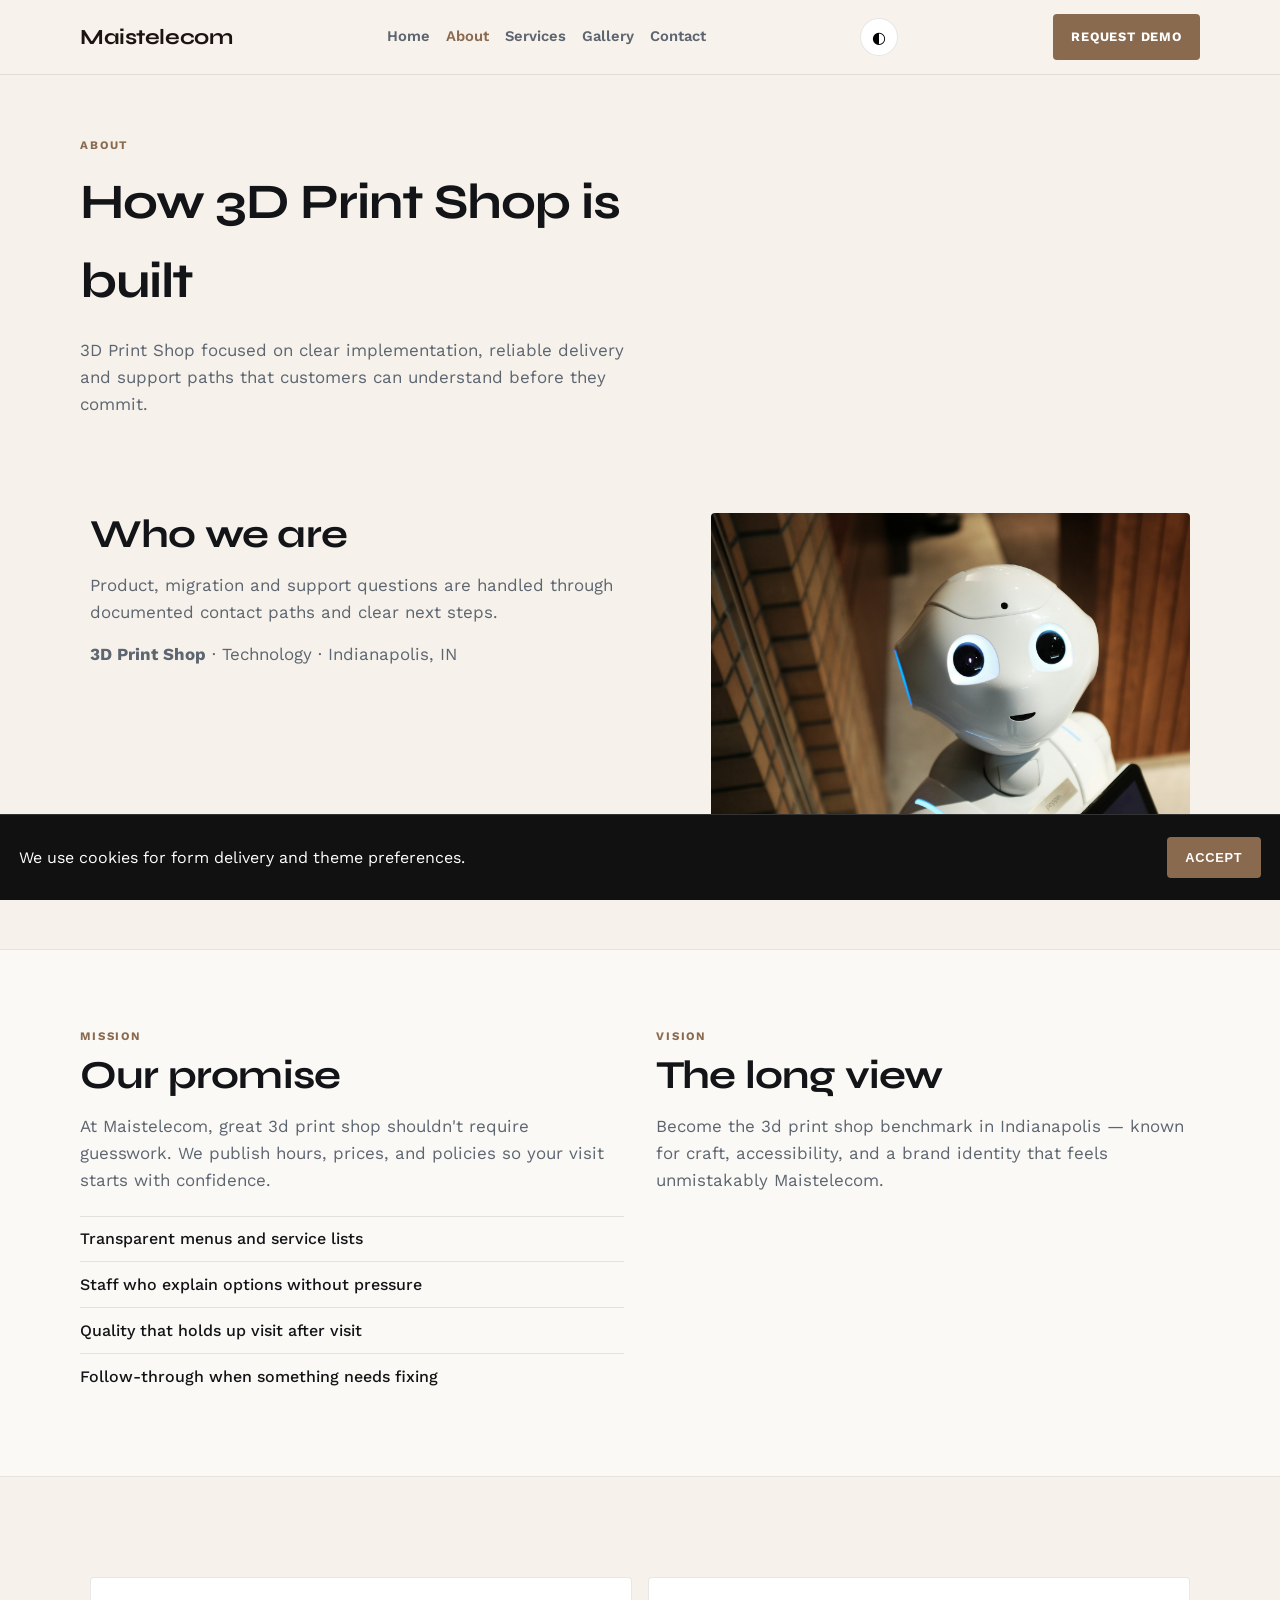
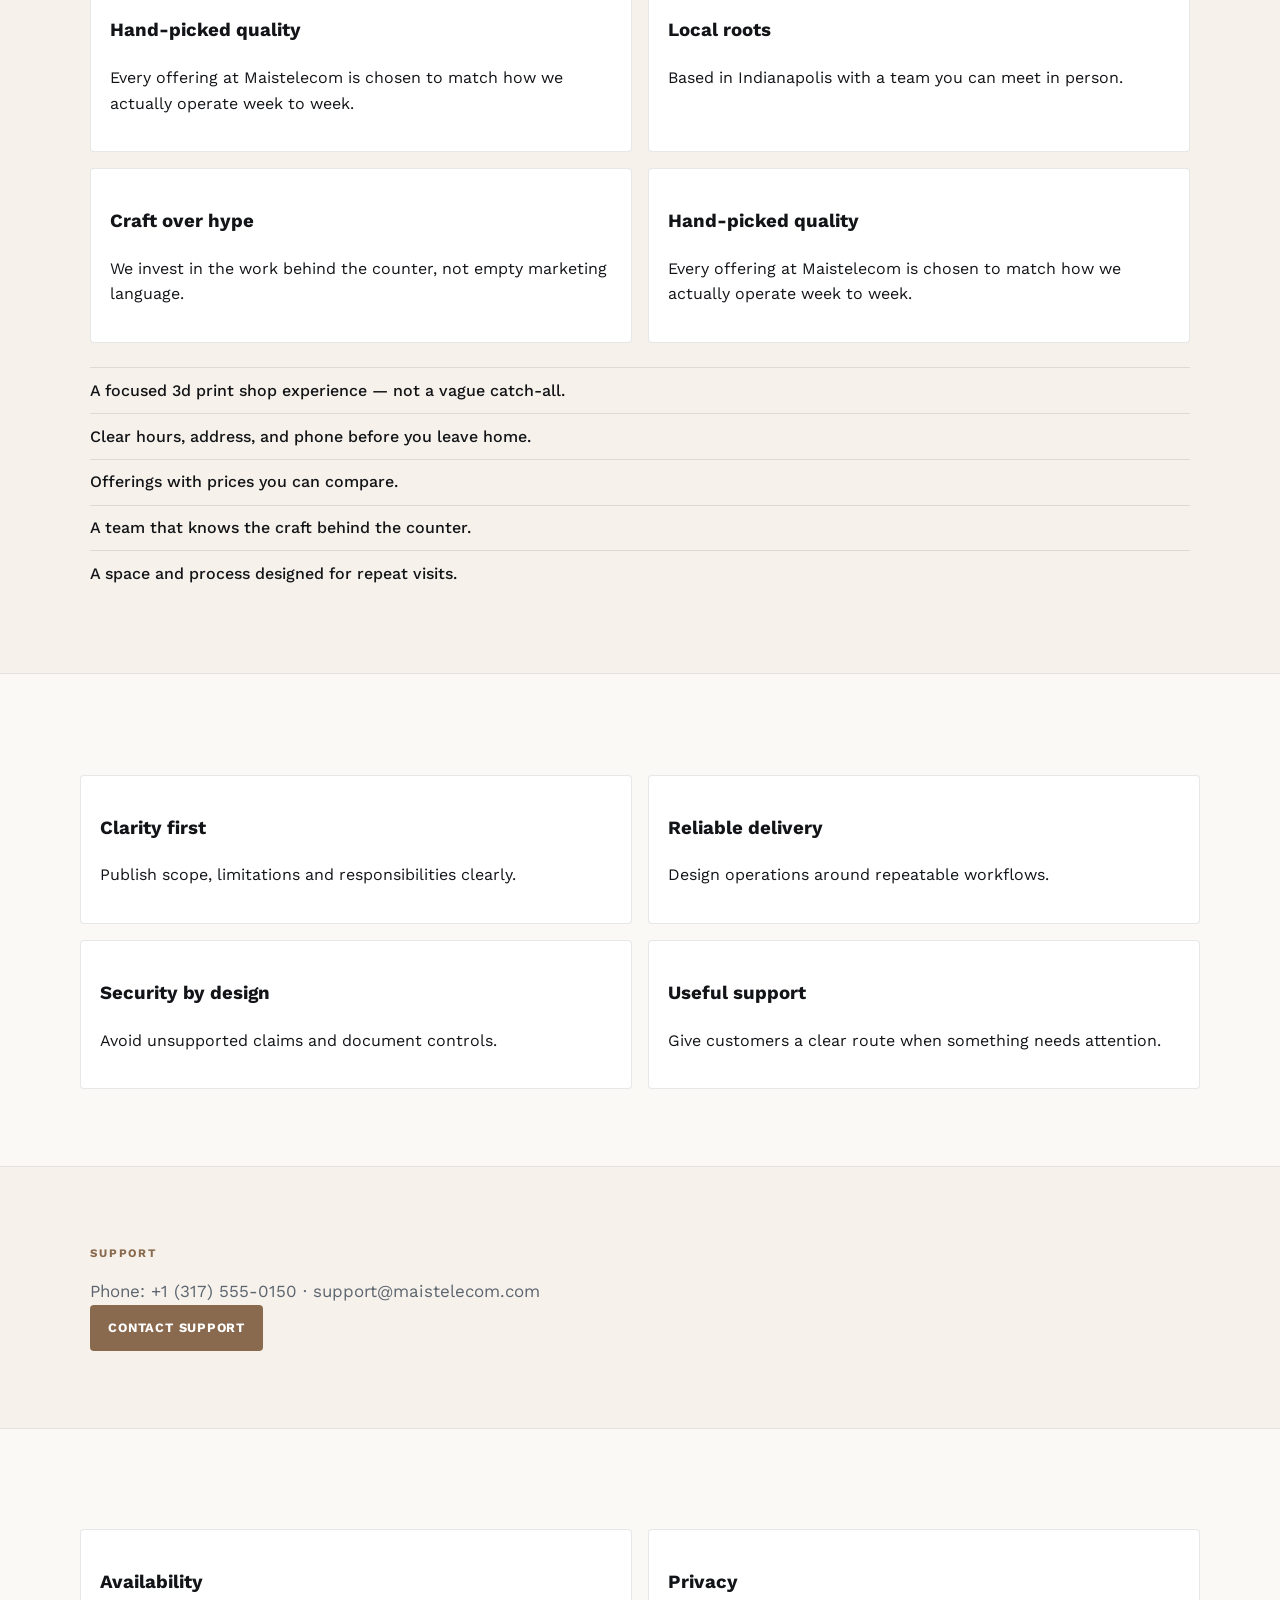
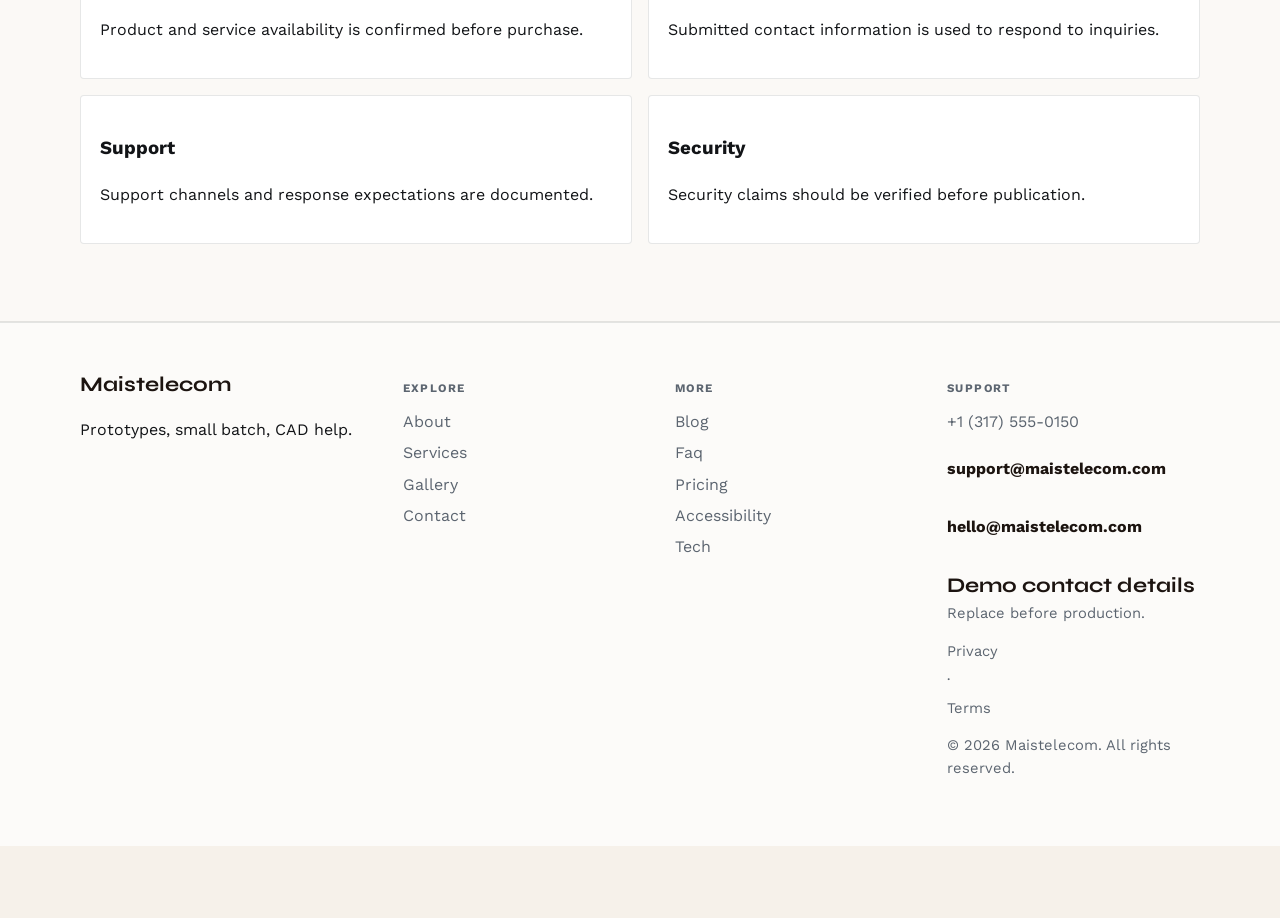
==== about.html @ c0476a3c "Publish company website" ====
<!DOCTYPE html>
<html lang="en">
<head>
  <meta charset="UTF-8" />
  <meta name="viewport" content="width=device-width, initial-scale=1" />
  <title>About | Maistelecom</title>
  <meta name="description" content="3D Print Shop focused on clear implementation, reliable delivery and support paths that customers can understand before they commit." />
  <meta property="og:title" content="About | Maistelecom" />
  <meta property="og:description" content="3D Print Shop focused on clear implementation, reliable delivery and support paths that customers can understand before they commit." />
  <meta property="og:type" content="website" />
  <meta name="twitter:card" content="summary_large_image" />
  <meta name="twitter:title" content="About | Maistelecom" />
  <meta name="twitter:description" content="3D Print Shop focused on clear implementation, reliable delivery and support paths that customers can understand before they commit." />
  <meta property="og:image" content="assets/img-1.jpg" />
  <meta name="twitter:image" content="assets/img-1.jpg" />
  <meta property="og:url" content="https://maistelecom.github.io" />
  <script type="application/ld+json">{"@context": "https://schema.org", "@type": "LocalBusiness", "name": "Maistelecom", "description": "Prototypes, small batch, CAD help.", "url": "https://maistelecom.github.io", "image": "assets/img-1.jpg"}</script>
<script type="application/ld+json">{"@context": "https://schema.org", "@type": "FAQPage", "mainEntity": [{"@type": "Question", "name": "Where are you?", "acceptedAnswer": {"@type": "Answer", "text": "400 Monument Circle, Indianapolis, IN. See the map on Visit."}}, {"@type": "Question", "name": "How do I reach support?", "acceptedAnswer": {"@type": "Answer", "text": "Use the Contact form or email support@maistelecom.com. We reply during open hours."}}, {"@type": "Question", "name": "How do I book?", "acceptedAnswer": {"@type": "Answer", "text": "Send a message on Contact, email bookings@maistelecom.com, or call +1 (317) 555-0150."}}, {"@type": "Question", "name": "Are prices current?", "acceptedAnswer": {"@type": "Answer", "text": "Listed prices are current and may shift with seasons — we update this site when they do."}}, {"@type": "Question", "name": "Do you take groups?", "acceptedAnswer": {"@type": "Answer", "text": "Yes for many bookings — tell us the size and date and we'll confirm what Maistelecom can host."}}, {"@type": "Question", "name": "What should I bring?", "acceptedAnswer": {"@type": "Answer", "text": "Just yourself (and any notes on allergies, sizes, or preferences). We'll handle the rest."}}, {"@type": "Question", "name": "Can I book for someone else?", "acceptedAnswer": {"@type": "Answer", "text": "Yes — include their name and preferences in the contact form."}}, {"@type": "Question", "name": "Where can I read updates?", "acceptedAnswer": {"@type": "Answer", "text": "Blog and Journal pages publish changes before social media."}}, {"@type": "Question", "name": "How do I join the team?", "acceptedAnswer": {"@type": "Answer", "text": "Open roles are listed on Careers — we reply to every application."}}, {"@type": "Question", "name": "Is the space accessible?", "acceptedAnswer": {"@type": "Answer", "text": "See our Accessibility page for entrance, seating and restroom notes."}}]}</script>
<script type="application/ld+json">{"@context": "https://schema.org", "@type": "WebSite", "name": "Maistelecom", "url": "https://maistelecom.github.io", "description": "Prototypes, small batch, CAD help."}</script>
  <link rel="canonical" href="https://maistelecom.github.io/about.html" />
  <link rel="alternate" hreflang="en" href="https://maistelecom.github.io/about.html" />
  <link rel="alternate" hreflang="x-default" href="https://maistelecom.github.io/index.html" />
  <meta name="theme-color" content="#111111" />
  <link rel="preconnect" href="https://fonts.googleapis.com" />
  <link rel="preconnect" href="https://fonts.gstatic.com" crossorigin />
  <link href="https://fonts.googleapis.com/css2?family=Syne:wght@600;700;800&family=Work+Sans:wght@400;500;600;700&display=swap" rel="stylesheet" />
  <link rel="stylesheet" href="styles.css" />
  <link rel="icon" href="favicon.svg" type="image/svg+xml" />
</head>
<body>

  <header class="top">
    <div class="shell bar">
      <a class="logo" href="index.html">Maistelecom</a>
      <button class="nav-toggle" type="button" aria-label="Open menu" data-nav-toggle>
        <span></span><span></span><span></span>
      </button>
      <nav data-nav><a href="index.html">Home</a><a href="about.html" class="on">About</a><a href="offerings.html">Services</a><a href="gallery.html">Gallery</a><a href="contact.html">Contact</a></nav>
      <button type="button" class="theme-toggle" data-theme-toggle aria-label="Toggle dark mode">◐</button>
      <a class="cta" href="contact.html" data-open-book>Request demo</a>
    </div>
  </header>  <main class="page">
    <section class="page-hero"><div class="shell">
      <p class="eyebrow">About</p>
      <h1>How 3D Print Shop is built</h1>
      <p class="lead">3D Print Shop focused on clear implementation, reliable delivery and support paths that customers can understand before they commit.</p>
    </div></section>
    <section class="block"><div class="shell split">
      <div><h2>Who we are</h2><p class="lead">Product, migration and support questions are handled through documented contact paths and clear next steps.</p>
      <p class="lead"><strong>3D Print Shop</strong> · Technology · Indianapolis, IN</p></div>
      <img class="solo" src="assets/img-4.jpg" alt="Maistelecom" />
    </div></section>
    <section class="block tint"><div class="shell two-col">
      <article><p class="eyebrow">Mission</p><h2>Our promise</h2><p class="lead">At Maistelecom, great 3d print shop shouldn't require guesswork. We publish hours, prices, and policies so your visit starts with confidence.</p>
      <ul class="checks"><li>Transparent menus and service lists</li><li>Staff who explain options without pressure</li><li>Quality that holds up visit after visit</li><li>Follow-through when something needs fixing</li></ul></article>
      <article><p class="eyebrow">Vision</p><h2>The long view</h2><p class="lead">Become the 3d print shop benchmark in Indianapolis — known for craft, accessibility, and a brand identity that feels unmistakably Maistelecom.</p></article>
    </div></section>
    <section class="block"><div class="shell"><div class="value-grid"><article><h3>Hand-picked quality</h3><p>Every offering at Maistelecom is chosen to match how we actually operate week to week.</p></article>
<article><h3>Local roots</h3><p>Based in Indianapolis with a team you can meet in person.</p></article>
<article><h3>Craft over hype</h3><p>We invest in the work behind the counter, not empty marketing language.</p></article>
<article><h3>Hand-picked quality</h3><p>Every offering at Maistelecom is chosen to match how we actually operate week to week.</p></article></div><ul class="checks" style="margin-top:1.5rem"><li>A focused 3d print shop experience — not a vague catch-all.</li>
<li>Clear hours, address, and phone before you leave home.</li>
<li>Offerings with prices you can compare.</li>
<li>A team that knows the craft behind the counter.</li>
<li>A space and process designed for repeat visits.</li></ul></div></section>
    <section class="block tint"><div class="shell"><div class="value-grid"><article><h3>Clarity first</h3><p>Publish scope, limitations and responsibilities clearly.</p></article>
<article><h3>Reliable delivery</h3><p>Design operations around repeatable workflows.</p></article>
<article><h3>Security by design</h3><p>Avoid unsupported claims and document controls.</p></article>
<article><h3>Useful support</h3><p>Give customers a clear route when something needs attention.</p></article></div></div></section>
    
    <section class="block"><div class="shell"><p class="eyebrow">Support</p><p class="lead">Phone: +1 (317) 555-0150 · support@maistelecom.com</p>
    <a class="btn solid" href="contact.html">Contact support</a></div></section>
    <section class="block tint"><div class="shell"><div class="value-grid"><article><h3>Availability</h3><p>Product and service availability is confirmed before purchase.</p></article>
<article><h3>Privacy</h3><p>Submitted contact information is used to respond to inquiries.</p></article>
<article><h3>Support</h3><p>Support channels and response expectations are documented.</p></article>
<article><h3>Security</h3><p>Security claims should be verified before publication.</p></article></div></div></section>
  </main>
  <footer class="foot">
    <div class="shell foot-grid">
      <div>
        <strong>Maistelecom</strong>
        <p>Prototypes, small batch, CAD help.</p>
        
      </div>
      <div>
        <p class="fh">Explore</p>
        <a href="about.html">About</a><a href="offerings.html">Services</a><a href="gallery.html">Gallery</a><a href="contact.html">Contact</a>
      </div>
      <div>
        <p class="fh">More</p>
        <a href="blog.html">Blog</a><a href="faq.html">Faq</a><a href="pricing.html">Pricing</a><a href="accessibility.html">Accessibility</a><a href="tech.html">Tech</a>
      </div>
      <div>
        <p class="fh">Support</p>
        <a href="tel:+13175550150">+1 (317) 555-0150</a>
        <p class="mail-plain">support@maistelecom.com</p>
        <p class="mail-plain">hello@maistelecom.com</p>
        
        <p class="foot-meta"><strong>Demo contact details</strong><br/>Replace before production.</p>
        <p class="foot-meta"><a href="privacy.html">Privacy</a> · <a href="terms.html">Terms</a></p>
        <p class="foot-meta">© 2026 Maistelecom. All rights reserved.</p>
      </div>
    </div>
  </footer>
  <div class="cookie-bar" data-cookie-bar hidden>
    <p>We use cookies for form delivery and theme preferences.</p>
    <button type="button" class="btn solid" data-cookie-accept>Accept</button>
  </div>
  <div class="mobile-cta">
    <a href="tel:+13175550150">Call</a>
    <button type="button" data-open-book>Contact sales</button>
    
  </div>
  <div class="toast" data-toast hidden></div>

  <div class="modal" data-book-modal hidden>
    <div class="modal-card">
      <button class="modal-close" type="button" data-close-book aria-label="Close">×</button>
      <p class="eyebrow">Quick request</p>
      <h3>Contact Maistelecom</h3>
      <p class="lead">Send the essentials and we will reply by email.</p>
      <form class="contact-form compact" data-quick-book data-support="support@maistelecom.com">
        <label>Name<input name="name" required placeholder="Your name" /></label>
        <label>Email<input type="email" name="email" required placeholder="you@email.com" /></label>
        <label>Timing<input name="when" required placeholder="Preferred date or timeline" /></label>
        <label>Notes<textarea name="message" rows="3" placeholder="Project, product, service or other details…"></textarea></label>
        <button class="btn solid" type="submit">Contact sales</button>
      </form>
    </div>
  </div>

  <div class="lightbox" data-lightbox hidden>
    <button class="modal-close" type="button" data-lightbox-close aria-label="Close">×</button>
    <img data-lightbox-img alt="" />
    <div class="lightbox-nav">
      <button type="button" data-lightbox-prev>‹</button>
      <button type="button" data-lightbox-next>›</button>
    </div>
  </div>
  <script src="site.js"></script>
</body></html>
---- styles.css ----
:root {
  --ink:#121417; --muted:#5c6570; --paper:#f6f1ea;
  --accent:#8a6a4f; --deep:#1c1410; --line:rgba(18,20,23,.10);
  --display:"Syne",Georgia,"Times New Roman",serif;
  --body:"Work Sans","Segoe UI",sans-serif; --shell:1120px;
  --radius:4px;
}
*{box-sizing:border-box} html{scroll-behavior:smooth}
body{margin:0;font-family:var(--body);color:var(--ink);background:var(--paper);line-height:1.6;padding-bottom:72px;-webkit-font-smoothing:antialiased}
a{color:inherit;text-decoration:none} img{max-width:100%;display:block}
.shell{width:min(var(--shell),calc(100% - 2.4rem));margin-inline:auto}
.sr{position:absolute;left:-9999px}
.mail-plain{display:inline-block;font-weight:700;color:var(--deep);word-break:break-all}
.support-banner{padding:1.25rem 1.35rem;margin:0 0 1.5rem;border:1px solid var(--line);border-left:4px solid var(--accent);background:#fff;border-radius:var(--radius)}
.support-mail{margin:.35rem 0 .5rem;font-family:var(--display);font-size:clamp(1.4rem,3vw,2rem);font-weight:700;color:var(--deep)}
.form-success{margin-top:1.2rem;padding:1.4rem;border:1px solid color-mix(in srgb,var(--accent) 35%,var(--line));background:#fff;border-radius:var(--radius)}
.form-success h3{margin:0 0 .5rem;font-family:var(--display);font-size:1.6rem}
.form-success[hidden],.contact-form[hidden]{display:none !important}
.contact-form select{width:100%;padding:.85rem 1rem;border:1px solid var(--line);border-radius:8px;font:inherit;background:#fff}
.top{position:sticky;top:0;z-index:40;backdrop-filter:blur(14px);background:color-mix(in srgb,var(--paper) 90%,white);border-bottom:1px solid var(--line)}
.bar{min-height:74px;display:flex;align-items:center;justify-content:space-between;gap:1rem;position:relative}
.logo{font-family:var(--display);font-weight:700;font-size:1.35rem;color:var(--deep);letter-spacing:-.02em}
nav{display:flex;flex-wrap:wrap;gap:1rem;font-weight:600;font-size:.92rem;color:var(--muted)}
nav a.on,nav a:hover{color:var(--accent)}
.nav-toggle{display:none;flex-direction:column;gap:5px;background:transparent;border:0;padding:.4rem;cursor:pointer}
.nav-toggle span{display:block;width:22px;height:2px;background:var(--deep)}
.cta,.btn{display:inline-flex;align-items:center;justify-content:center;padding:.8rem 1.15rem;border-radius:var(--radius);font-weight:700;font-size:.92rem;border:0;cursor:pointer;letter-spacing:.01em}
.cta,.btn.solid{background:var(--accent);color:#fff}
.btn.line{border:1px solid rgba(255,255,255,.55);color:#fff;background:transparent}
.btn.quiet{border:1px solid var(--line);background:#fff;color:var(--ink)}
.hero{position:relative;min-height:88vh;display:grid;align-items:end;color:#fff;overflow:hidden}
.hero-bg{position:absolute;inset:0;background-size:cover;background-position:center center;background-repeat:no-repeat}
.hero-shade{position:absolute;inset:0;background:linear-gradient(115deg,rgba(10,12,16,.72),rgba(10,12,16,.18))}
.hero-photo img{width:100%;aspect-ratio:16/9;object-fit:cover;object-position:center;display:block;max-height:min(78vh,900px)}
.hero-copy{position:relative;z-index:2;padding:5rem 0 3.8rem;max-width:720px}
.brand{margin:0 0 .75rem;font-family:var(--display);font-size:clamp(1.85rem,3.6vw,2.7rem);font-weight:700}
.hero h1,.page-hero h1{margin:0;font-family:var(--display);letter-spacing:-.03em;font-weight:700}
.hero h1{font-size:clamp(2.15rem,5.2vw,3.55rem);max-width:15ch;line-height:1.05}
.lede{margin:1.15rem 0 0;max-width:42ch;color:rgba(255,255,255,.9);font-size:1.08rem}
.actions{display:flex;flex-wrap:wrap;gap:.75rem;margin-top:1.7rem}
.promo{display:flex;justify-content:space-between;gap:1rem;align-items:center;margin:1.35rem auto;padding:1.05rem 1.25rem;background:#fff;border:1px solid var(--line);border-radius:var(--radius);box-shadow:0 8px 28px rgba(18,20,23,.04)}
.promo p{margin:0;font-weight:600}
.promo a{font-weight:800;color:var(--accent);white-space:nowrap}
.strip{border-bottom:1px solid var(--line);background:rgba(255,255,255,.5)}
.strip-row{display:flex;flex-wrap:wrap;gap:.8rem 1.5rem;padding:1.05rem 0;font-weight:700;color:var(--deep);font-size:.95rem}
.stats-band{border-bottom:1px solid var(--line);background:rgba(255,255,255,.72)}
.stats-row{display:grid;grid-template-columns:repeat(4,1fr);gap:1rem;padding:1.55rem 0}
.stat b{display:block;font-family:var(--display);font-size:1.65rem;color:var(--deep)}
.stat span{display:block;margin-top:.25rem;color:var(--muted);font-size:.88rem}
.mosaic{display:grid;grid-template-columns:1.2fr 1fr 1fr;gap:.85rem}
.mosaic img{width:100%;aspect-ratio:4/3;object-fit:cover;object-position:center;border-radius:var(--radius);display:block}
.block{padding:4.8rem 0}.block.tint{background:rgba(255,255,255,.58);border-block:1px solid var(--line)}
.eyebrow{margin:0 0 .55rem;font-size:.72rem;font-weight:700;letter-spacing:.16em;text-transform:uppercase;color:var(--accent)}
h2{margin:0;font-family:var(--display);font-size:clamp(1.85rem,3.1vw,2.55rem);letter-spacing:-.03em;max-width:18ch;line-height:1.1}
.lead{margin:.95rem 0 0;color:var(--muted);max-width:52ch;font-size:1.06rem}
.split{display:grid;grid-template-columns:1.1fr .9fr;gap:2.2rem;align-items:start}
.amenity-grid,.contact-grid,.newsletter{display:grid;grid-template-columns:1.1fr .9fr;gap:2.2rem;align-items:start}
.checks,.why,.hours{margin:1.35rem 0 0;padding:0;list-style:none}
.checks li,.why li,.hours li{padding:.6rem 0;border-top:1px solid var(--line);font-weight:500}
.hours-card,.card{background:#fff;border:1px solid var(--line);border-radius:var(--radius);padding:1.4rem;box-shadow:0 10px 30px rgba(18,20,23,.035)}
.card-actions{display:flex;flex-wrap:wrap;gap:.6rem;margin-top:1rem}
.stack-card p{margin:0 0 1rem}
.about-photos{display:grid;gap:.85rem}
.about-photos img,.solo{width:100%;aspect-ratio:4/3;object-fit:cover;object-position:center;border-radius:var(--radius)}
.solo.wide{aspect-ratio:16/9;margin-top:1rem}
.menu-grid{margin-top:2rem;display:grid;grid-template-columns:repeat(3,1fr);gap:1rem}
.menu-list{margin-top:1.5rem;display:grid;gap:.85rem}
.menu-list .item{padding:1.1rem 1.2rem}
.item{background:#fff;border:1px solid var(--line);border-radius:var(--radius);padding:1.2rem;position:relative;box-shadow:0 8px 24px rgba(18,20,23,.03)}
.item.soft{background:color-mix(in srgb,var(--paper) 70%,white)}
.item-top{display:flex;justify-content:space-between;gap:.5rem;align-items:baseline}
.item h3{margin:0 0 .35rem;font-family:var(--display);font-size:1.25rem}
.item p{margin:0;color:var(--muted)}
.item .tag{margin-top:.7rem;font-size:.72rem;font-weight:800;letter-spacing:.1em;text-transform:uppercase;color:var(--accent)}
.price{font-weight:700;color:var(--accent);white-space:nowrap}
.process{list-style:none;margin:2rem 0 0;padding:0;display:grid;gap:1rem}
.process li{display:grid;grid-template-columns:64px 1fr;gap:1rem;padding:1rem 0;border-top:1px solid var(--line)}
.process span{font-family:var(--display);font-size:1.5rem;color:var(--accent)}
.quotes{display:grid;grid-template-columns:repeat(3,1fr);gap:1rem;margin-top:1.5rem}
blockquote{margin:0;padding:1.3rem;background:#fff;border:1px solid var(--line);border-radius:var(--radius)}
blockquote p{margin:0;font-family:var(--display);font-size:1.25rem;line-height:1.25}
blockquote footer{margin-top:.85rem;color:var(--muted);font-size:.9rem}
.value-grid,.team-grid{display:grid;grid-template-columns:repeat(2,1fr);gap:1rem;margin-top:1.5rem}
.two-col{display:grid;grid-template-columns:1fr 1fr;gap:2rem;align-items:start}
.value-grid article,.person,.team-card{background:#fff;border:1px solid var(--line);border-radius:var(--radius);padding:1.2rem;overflow:hidden}
.team-card img{width:100%;aspect-ratio:1;object-fit:cover;object-position:center top;border-radius:calc(var(--radius) - 4px);margin:0 0 .85rem;display:block}
.team-card h3{margin:0 0 .25rem;font-family:var(--display);font-size:1.2rem}
.team-card .eyebrow{margin:0 0 .5rem}
.team-card p:last-child{margin:0;color:var(--muted);line-height:1.55}
.person .role{color:var(--accent);font-weight:700;margin:.2rem 0 .5rem}
img{max-width:100%;height:auto;display:block}
picture,figure{margin:0}
.faq details{border-top:1px solid var(--line);padding:1rem 0}
.faq summary{cursor:pointer;font-weight:700}
.faq p{margin:.6rem 0 0;color:var(--muted)}
.page-hero{padding:3.8rem 0 1.1rem}
.page-hero h1{font-size:clamp(2.1rem,4vw,3.1rem);max-width:16ch}
.page .lead{color:var(--muted)}
.gallery-rich{display:grid;grid-template-columns:repeat(2,1fr);gap:1rem}
.gallery-rich figure{margin:0}
.gallery-rich img{width:100%;aspect-ratio:4/3;object-fit:cover;object-position:center;border-radius:var(--radius)}
.gallery-rich figcaption{margin-top:.45rem;color:var(--muted);font-size:.88rem}
.visit-grid{display:grid;grid-template-columns:.85fr 1.15fr;gap:1.6rem}
.map-wrap{margin-top:1rem;border-radius:var(--radius);overflow:hidden;border:1px solid var(--line);background:#fff}
.map-wrap iframe{width:100%;height:320px;border:0;display:block}
.map-note{margin:.55rem 1rem 1rem;font-size:.9rem}
.map-note a{color:var(--accent);font-weight:700}
.contact-form,.news-form{display:grid;gap:.9rem;margin-top:1rem}
.contact-form label{display:grid;gap:.35rem;font-weight:700;font-size:.9rem}
.contact-form input,.contact-form textarea,.news-form input{width:100%;padding:.9rem 1rem;border:1px solid var(--line);border-radius:8px;font:inherit;background:#fff}
.contact-form input:focus,.contact-form textarea:focus,.contact-form select:focus,.news-form input:focus{outline:2px solid color-mix(in srgb,var(--accent) 45%,white);border-color:var(--accent)}
.news-form{grid-template-columns:1fr auto;align-items:center}
.form-note{margin:0;color:var(--muted);font-size:.88rem}
.cta-band{padding:4rem 0;background:var(--deep);color:#fff}
.cta-band h2{color:#fff;max-width:16ch}
.cta-band p{color:rgba(255,255,255,.86);max-width:46ch}
.center-cta{text-align:center;margin-top:2rem}
.textlink{display:inline-block;margin-top:1rem;font-weight:700;color:var(--accent)}
.foot{border-top:1px solid var(--line);padding:2.8rem 0 3.2rem;background:rgba(255,255,255,.72)}
.foot-grid{display:grid;grid-template-columns:1.2fr 1fr 1fr 1fr;gap:1.2rem}
.fh{font-size:.72rem;font-weight:700;letter-spacing:.12em;text-transform:uppercase;color:var(--muted)}
.foot a{display:block;margin:.35rem 0;color:var(--muted)}
.foot a:hover{color:var(--accent)}
.foot strong{font-family:var(--display);font-size:1.3rem;color:var(--deep)}
.foot-meta{color:var(--muted);font-size:.92rem;line-height:1.55}
.mobile-cta{display:none;position:fixed;left:0;right:0;bottom:0;z-index:50;background:#fff;border-top:1px solid var(--line);grid-template-columns:1fr 1fr 1fr}
.mobile-cta a,.mobile-cta button{text-align:center;padding:.95rem .4rem;font-weight:800;font-size:.85rem;color:var(--deep);background:transparent;border:0;font-family:inherit;cursor:pointer}
.mobile-cta a:nth-child(2),.mobile-cta button:nth-child(2){background:var(--accent);color:#fff}
.toast{position:fixed;left:50%;bottom:5.5rem;transform:translateX(-50%);background:var(--deep);color:#fff;padding:.9rem 1.2rem;border-radius:999px;font-weight:700;z-index:80;box-shadow:0 12px 32px rgba(0,0,0,.22)}
.btn.mini{padding:.45rem .7rem;font-size:.78rem}
.item-actions{display:flex;flex-wrap:wrap;gap:.45rem;margin-top:.9rem}
.offer-tools{margin-bottom:1rem}
.offer-tools input{width:min(420px,100%);padding:.85rem 1rem;border:1px solid var(--line);border-radius:8px;font:inherit;background:#fff}
.saved-tray{margin:1rem 0;padding:1rem;border:1px dashed var(--line);background:#fff;border-radius:var(--radius)}
.saved-tray ul{margin:.5rem 0 1rem;padding-left:1.1rem}
.open-badge{display:inline-flex;align-items:center;gap:.35rem;padding:.35rem .65rem;border-radius:999px;font-size:.75rem;font-weight:800;letter-spacing:.04em;text-transform:uppercase;background:#ecfdf5;color:#166534;border:1px solid #86efac}
.open-badge.closed{background:#fef2f2;color:#991b1b;border-color:#fecaca}
.open-badge.unknown{background:#f8fafc;color:#475569;border-color:#cbd5e1}
.text-cta{border:0;background:transparent;color:var(--accent);font-weight:800;cursor:pointer;font:inherit;padding:0}
.copy-btn{margin-left:.45rem;border:1px solid var(--line);background:#fff;border-radius:6px;padding:.2rem .45rem;font-size:.72rem;font-weight:700;cursor:pointer}
.gal-btn{display:block;width:100%;padding:0;border:0;background:transparent;cursor:zoom-in}
.gal-btn img{width:100%;aspect-ratio:4/3;object-fit:cover;object-position:center;border-radius:var(--radius)}
.modal,.lightbox{position:fixed;inset:0;z-index:90;background:rgba(10,12,16,.72);display:grid;place-items:center;padding:1rem}
.modal[hidden],.lightbox[hidden]{display:none !important}
.modal-card{width:min(480px,100%);background:var(--paper);border-radius:14px;padding:1.4rem 1.4rem 1.2rem;position:relative;border:1px solid var(--line);box-shadow:0 24px 60px rgba(0,0,0,.28)}
.modal-card h3{margin:.2rem 0 .4rem;font-family:var(--display);font-size:1.7rem}
.modal-close{position:absolute;top:.55rem;right:.7rem;border:0;background:transparent;font-size:1.6rem;cursor:pointer;line-height:1;color:var(--muted)}
.contact-form.compact{margin-top:.8rem}
.lightbox img{max-width:min(960px,92vw);max-height:82vh;object-fit:contain;border-radius:10px;background:#000}
.lightbox-nav{position:absolute;bottom:1.2rem;display:flex;gap:.6rem}
.lightbox-nav button{border:0;background:#fff;color:#111;width:44px;height:44px;border-radius:50%;font-size:1.4rem;cursor:pointer}
.item.is-saved{outline:2px solid color-mix(in srgb,var(--accent) 55%,white)}
.item.is-hidden{display:none}
@media(max-width:900px){
  .nav-toggle{display:flex}
  nav{display:none;position:absolute;top:74px;left:0;right:0;background:var(--paper);border-bottom:1px solid var(--line);padding:1rem;flex-direction:column;gap:.9rem}
  nav.open{display:flex}
  .cta{display:none}
  .split,.menu-grid,.quotes,.value-grid,.team-grid,.gallery-rich,.visit-grid,.foot-grid,.amenity-grid,.contact-grid,.newsletter,.news-form,.stats-row,.mosaic,.two-col{grid-template-columns:1fr}
  .mobile-cta{display:grid}
  .promo{flex-direction:column;align-items:flex-start}
}

.brand,.hero h1,.page-hero h1,h2{letter-spacing:-.02em}
.item,.card,.person,blockquote{border-radius:4px}
.cta,.btn{border-radius:4px;letter-spacing:.06em;text-transform:uppercase;font-size:.8rem}


.hero.split-hero .hero-split{grid-template-columns:.78fr 1.22fr}.hero.split-hero .hero-copy{padding-right:8vw}.menu-grid{grid-template-columns:1fr 1fr}.item:nth-child(even){transform:translateY(2rem)}.block:nth-of-type(even) .shell{max-width:1100px}

.prose-block .lead.wide{max-width:62ch}
.journal-card,.journal-entry{background:#fff;border:1px solid var(--line);border-radius:var(--radius);padding:1.2rem}
.journal-stack{display:grid;gap:1rem}
.compare-table{width:100%;border-collapse:collapse;margin-top:1rem}
.compare-table th,.compare-table td{border-top:1px solid var(--line);padding:.75rem;text-align:left}
.compare-table th{font-size:.72rem;letter-spacing:.12em;text-transform:uppercase;color:var(--muted)}
.gallery-hero{min-height:46vh;display:grid;align-items:end;color:#fff;background-size:cover;background-position:center;position:relative}
.gallery-hero::before{content:"";position:absolute;inset:0;background:linear-gradient(180deg,rgba(0,0,0,.15),rgba(0,0,0,.65))}
.gallery-hero .shell{position:relative;z-index:1;padding:3rem 0}
.page-hero.wide-hero h1{max-width:24ch}
.mosaic.teaser{grid-template-columns:repeat(3,1fr);max-height:420px;overflow:hidden}
.reveal{opacity:0;transform:translateY(14px);transition:opacity .5s ease,transform .5s ease}
.reveal.is-visible{opacity:1;transform:none}
.theme-toggle{border:1px solid var(--line);background:#fff;border-radius:999px;width:38px;height:38px;cursor:pointer;font-size:1rem}
body.theme-dark{--paper:#0e1114;--ink:#eef2f6;--muted:#9aa8b6;--line:rgba(255,255,255,.12)}
body.theme-dark .block.tint{background:rgba(255,255,255,.04)}
.cookie-bar{position:fixed;bottom:0;left:0;right:0;z-index:60;display:flex;align-items:center;justify-content:space-between;gap:1rem;padding:.85rem 1.2rem;background:#111;color:#fff;border-top:1px solid #333}
.cookie-bar[hidden]{display:none !important}
.insta-grid{display:grid;grid-template-columns:repeat(3,1fr);gap:.65rem}
.insta-cell{position:relative;overflow:hidden;border-radius:var(--radius)}
.insta-cell img{aspect-ratio:1;object-fit:cover;object-position:center;width:100%;display:block}
.insta-cell figcaption{position:absolute;inset:auto 0 0 0;padding:.5rem;font-size:.72rem;background:linear-gradient(transparent,rgba(0,0,0,.75));color:#fff}
.video-wrap{position:relative;padding-top:56.25%;border-radius:var(--radius);overflow:hidden}
.video-wrap iframe{position:absolute;inset:0;width:100%;height:100%;border:0}
.ba-slider{position:relative}
.ba-panels{display:grid;grid-template-columns:1fr 1fr;gap:1rem}
.ba-after{clip-path:inset(0 50% 0 0)}
.faq-page details{border:1px solid var(--line);border-radius:var(--radius);padding:.85rem 1rem;margin-bottom:.65rem;background:#fff}
.faq-page summary{cursor:pointer;font-weight:700}
.chat-slot{border:1px dashed var(--line);padding:1rem;border-radius:var(--radius);margin:1rem 0}
.theme-toggle{flex-shrink:0}
.bar{flex-wrap:wrap}
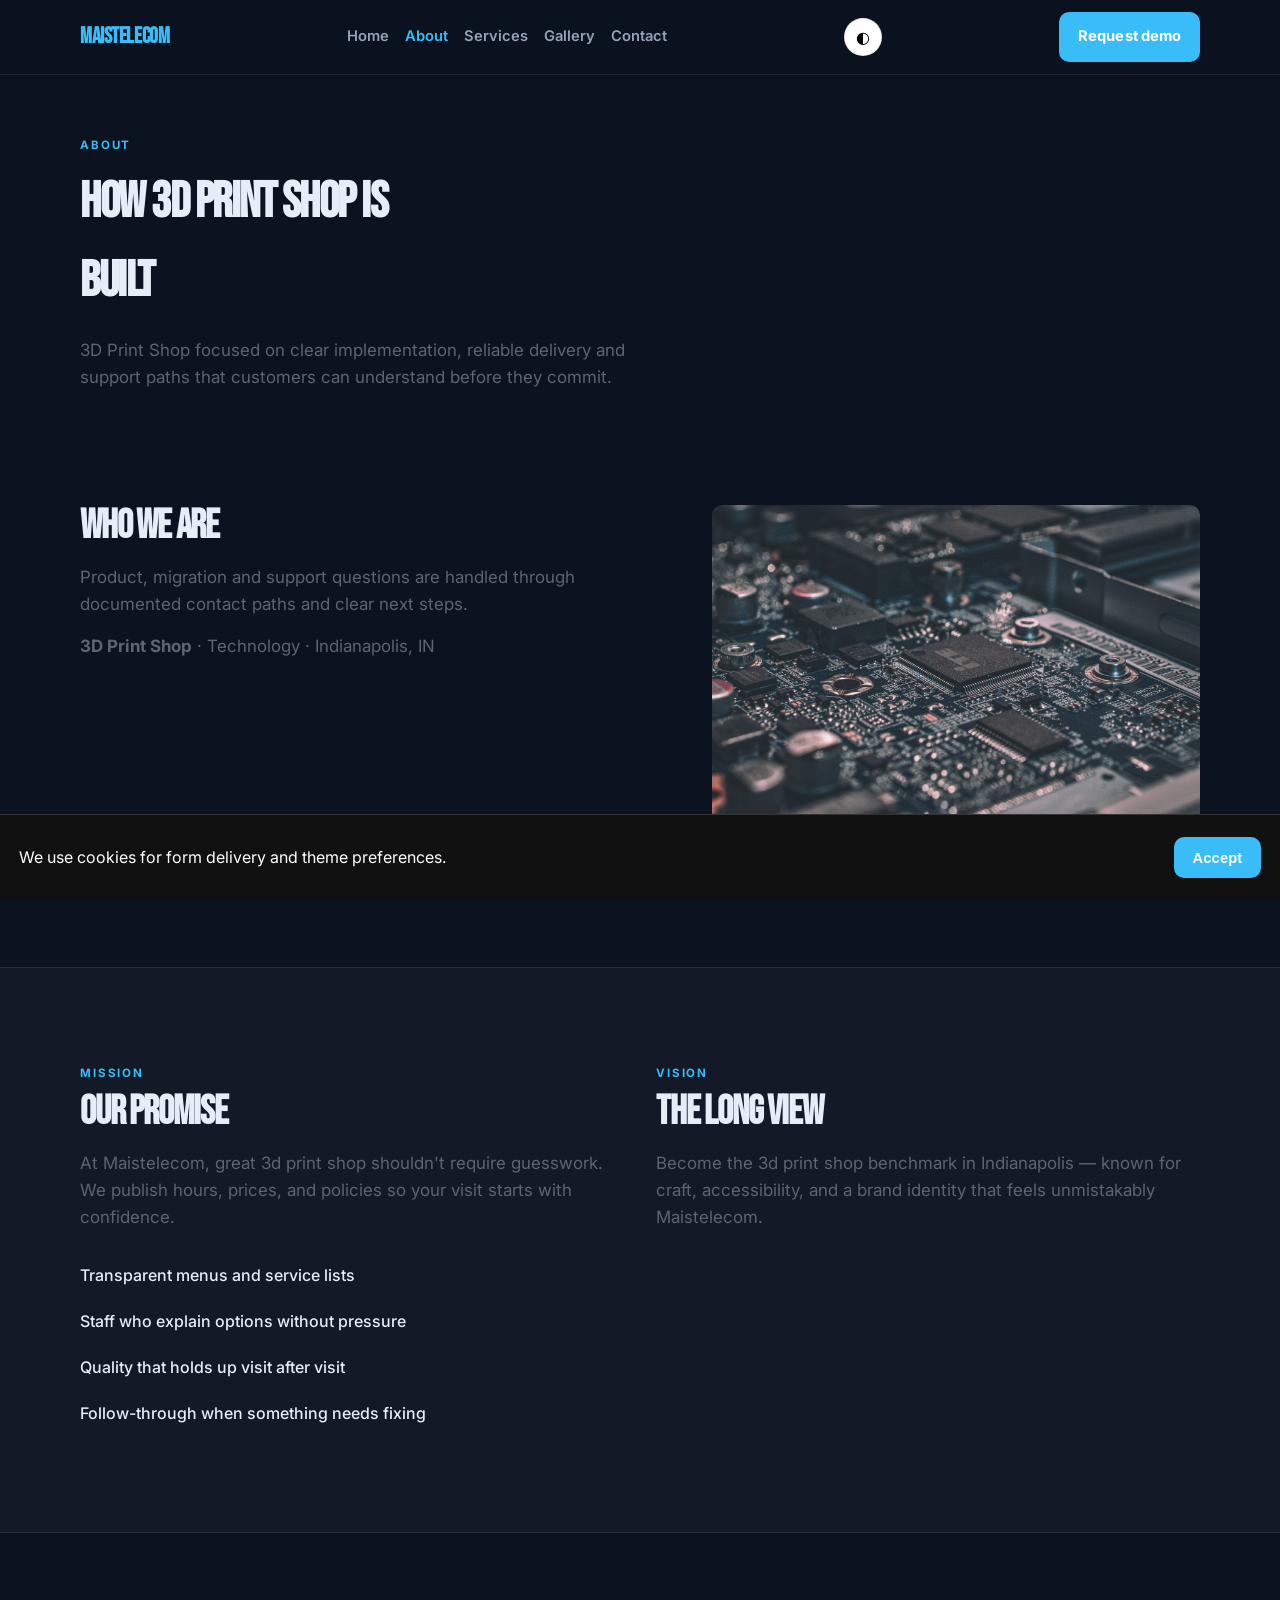
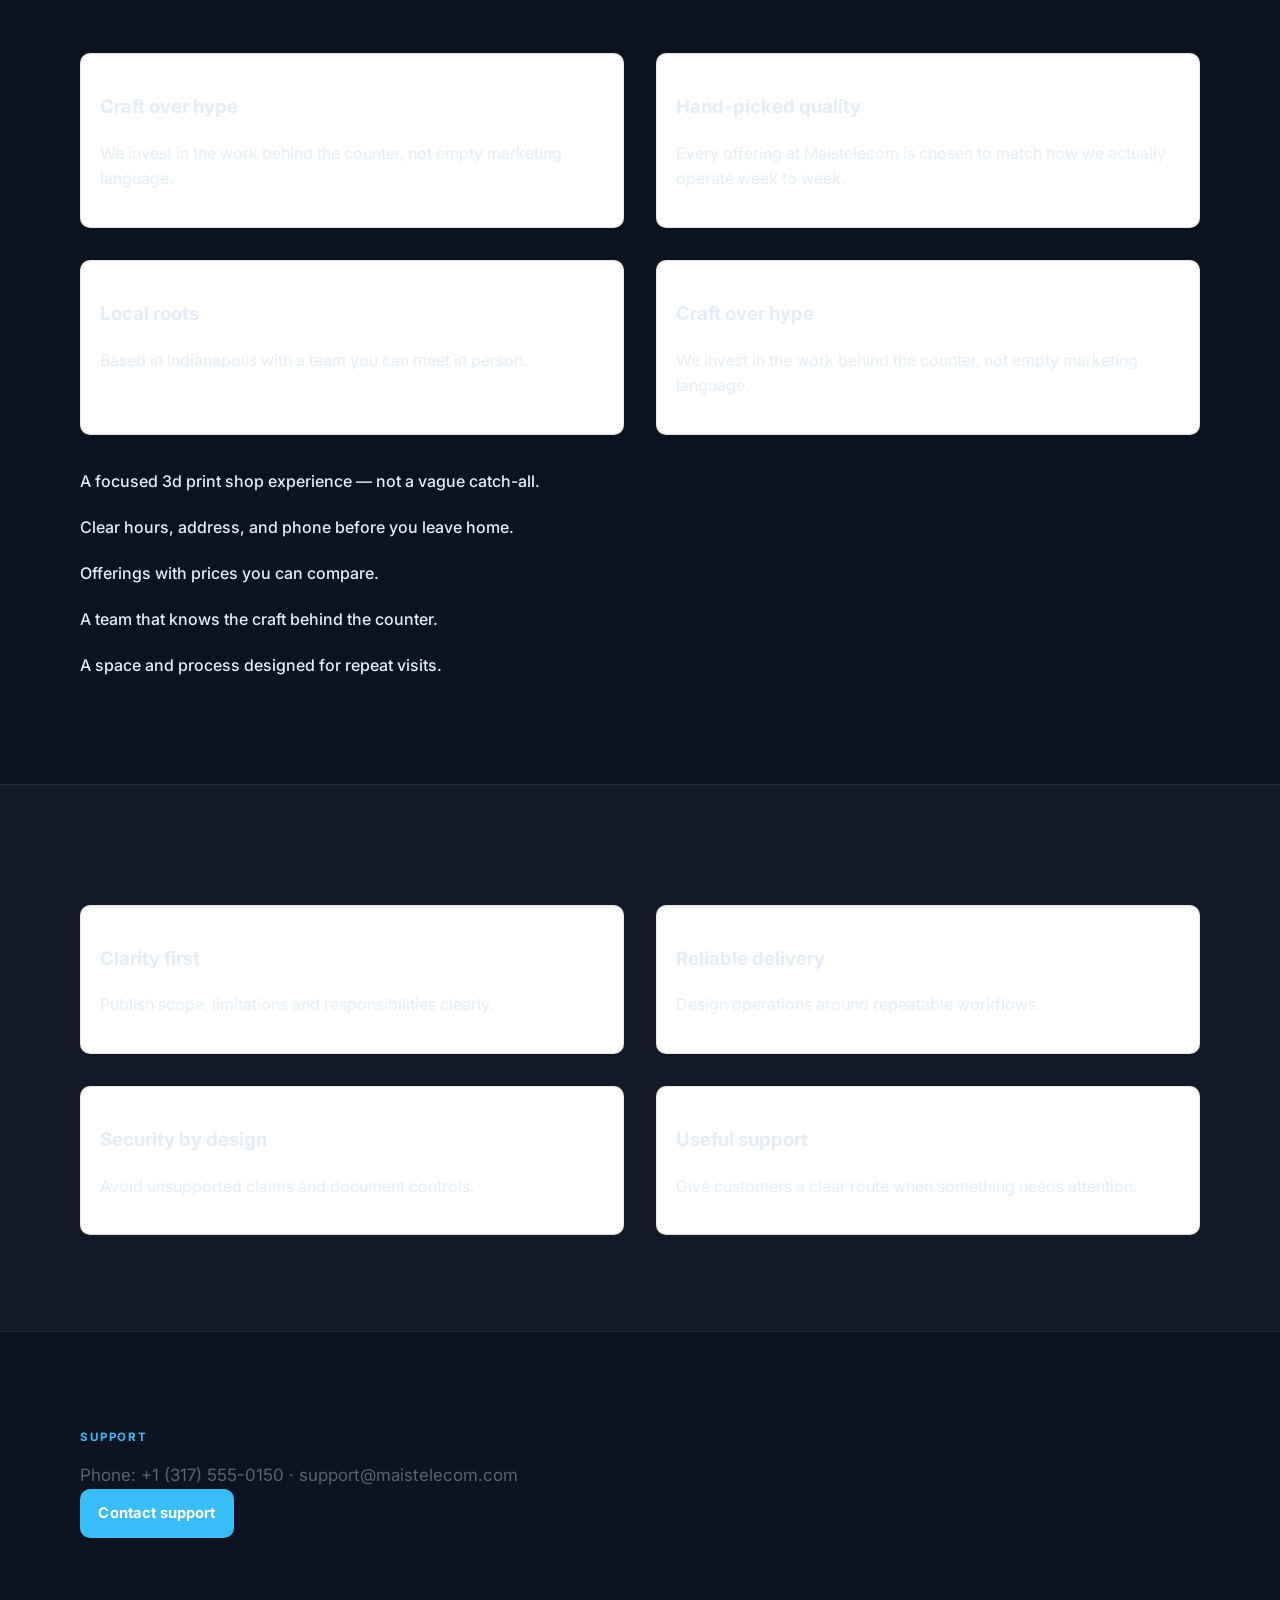
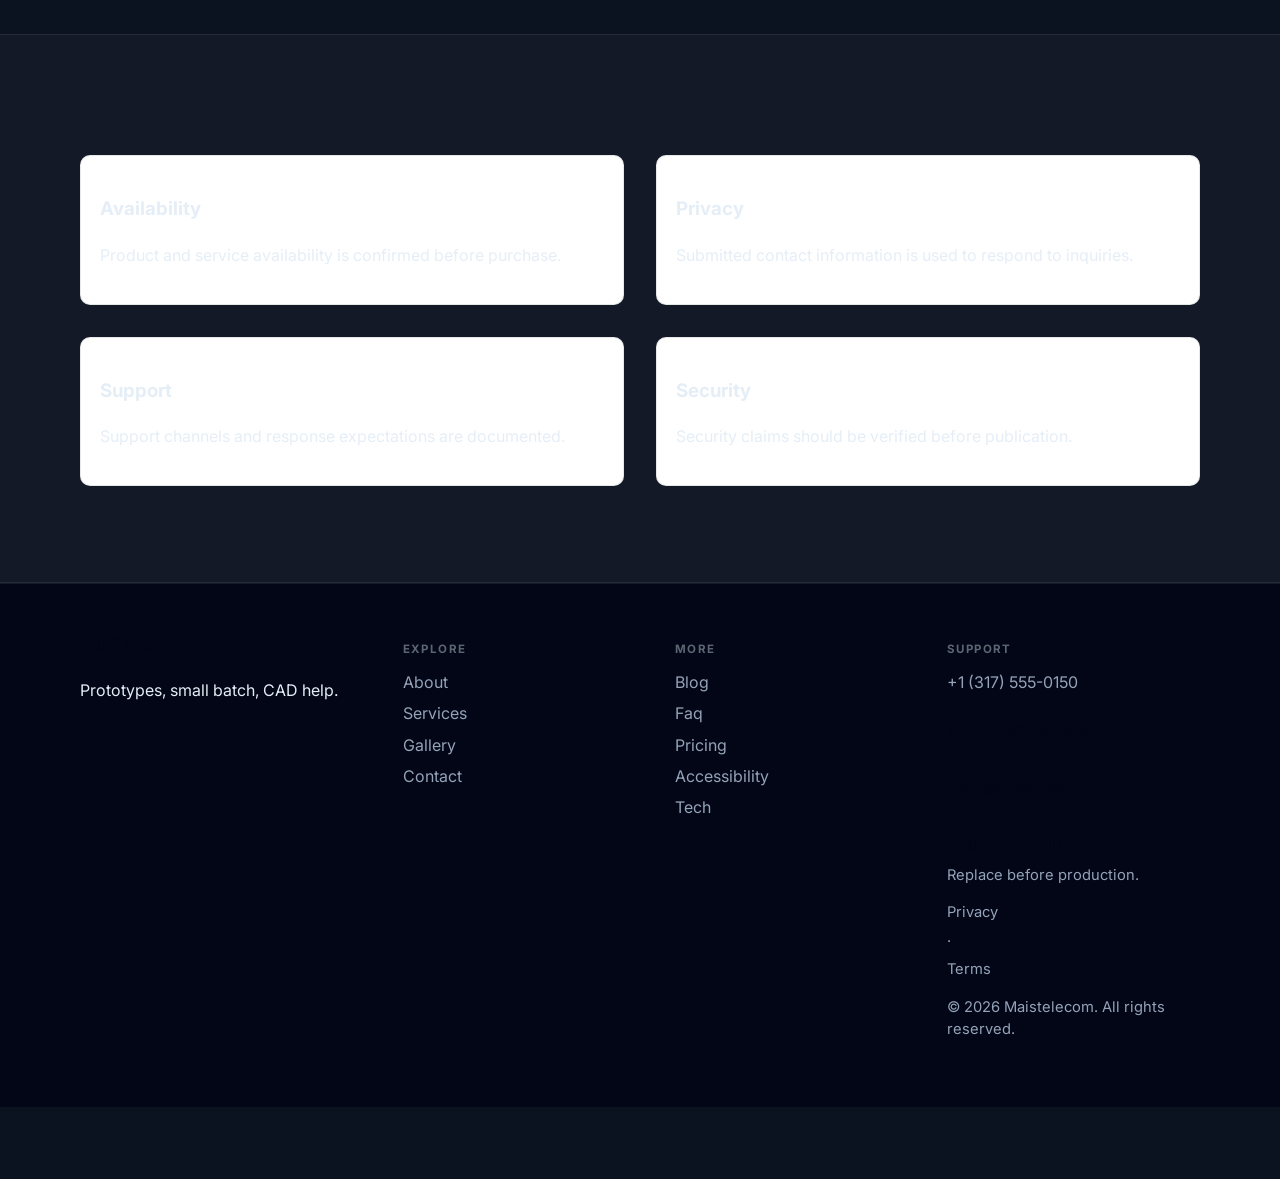
==== commit 864c37e3: "Improve website (dark)" ====
--- a/about.html
+++ b/about.html
@@ -15,7 +15,7 @@
   <meta name="twitter:image" content="assets/img-1.jpg" />
   <meta property="og:url" content="https://maistelecom.github.io" />
   <script type="application/ld+json">{"@context": "https://schema.org", "@type": "LocalBusiness", "name": "Maistelecom", "description": "Prototypes, small batch, CAD help.", "url": "https://maistelecom.github.io", "image": "assets/img-1.jpg"}</script>
-<script type="application/ld+json">{"@context": "https://schema.org", "@type": "FAQPage", "mainEntity": [{"@type": "Question", "name": "Where are you?", "acceptedAnswer": {"@type": "Answer", "text": "400 Monument Circle, Indianapolis, IN. See the map on Visit."}}, {"@type": "Question", "name": "How do I reach support?", "acceptedAnswer": {"@type": "Answer", "text": "Use the Contact form or email support@maistelecom.com. We reply during open hours."}}, {"@type": "Question", "name": "How do I book?", "acceptedAnswer": {"@type": "Answer", "text": "Send a message on Contact, email bookings@maistelecom.com, or call +1 (317) 555-0150."}}, {"@type": "Question", "name": "Are prices current?", "acceptedAnswer": {"@type": "Answer", "text": "Listed prices are current and may shift with seasons — we update this site when they do."}}, {"@type": "Question", "name": "Do you take groups?", "acceptedAnswer": {"@type": "Answer", "text": "Yes for many bookings — tell us the size and date and we'll confirm what Maistelecom can host."}}, {"@type": "Question", "name": "What should I bring?", "acceptedAnswer": {"@type": "Answer", "text": "Just yourself (and any notes on allergies, sizes, or preferences). We'll handle the rest."}}, {"@type": "Question", "name": "Can I book for someone else?", "acceptedAnswer": {"@type": "Answer", "text": "Yes — include their name and preferences in the contact form."}}, {"@type": "Question", "name": "Where can I read updates?", "acceptedAnswer": {"@type": "Answer", "text": "Blog and Journal pages publish changes before social media."}}, {"@type": "Question", "name": "How do I join the team?", "acceptedAnswer": {"@type": "Answer", "text": "Open roles are listed on Careers — we reply to every application."}}, {"@type": "Question", "name": "Is the space accessible?", "acceptedAnswer": {"@type": "Answer", "text": "See our Accessibility page for entrance, seating and restroom notes."}}]}</script>
+<script type="application/ld+json">{"@context": "https://schema.org", "@type": "FAQPage", "mainEntity": [{"@type": "Question", "name": "Where are you?", "acceptedAnswer": {"@type": "Answer", "text": "400 Monument Circle, Indianapolis, IN. See the map on Visit."}}, {"@type": "Question", "name": "How do I reach support?", "acceptedAnswer": {"@type": "Answer", "text": "Use the Contact form or email support@maistelecom.com. We reply during open hours."}}, {"@type": "Question", "name": "How do I book?", "acceptedAnswer": {"@type": "Answer", "text": "Send a message on Contact, email bookings@maistelecom.com, or call +1 (317) 555-0150."}}, {"@type": "Question", "name": "Are prices current?", "acceptedAnswer": {"@type": "Answer", "text": "Listed prices are current and may shift with seasons — we update this site when they do."}}, {"@type": "Question", "name": "Do you take groups?", "acceptedAnswer": {"@type": "Answer", "text": "Yes for many bookings — tell us the size and date and we'll confirm what Maistelecom can host."}}, {"@type": "Question", "name": "What should I bring?", "acceptedAnswer": {"@type": "Answer", "text": "Just yourself (and any notes on allergies, sizes, or preferences). We'll handle the rest."}}, {"@type": "Question", "name": "Where can I read updates?", "acceptedAnswer": {"@type": "Answer", "text": "Blog and Journal pages publish changes before social media."}}, {"@type": "Question", "name": "How do I join the team?", "acceptedAnswer": {"@type": "Answer", "text": "Open roles are listed on Careers — we reply to every application."}}, {"@type": "Question", "name": "Is the space accessible?", "acceptedAnswer": {"@type": "Answer", "text": "See our Accessibility page for entrance, seating and restroom notes."}}, {"@type": "Question", "name": "Can I book for someone else?", "acceptedAnswer": {"@type": "Answer", "text": "Yes — include their name and preferences in the contact form."}}]}</script>
 <script type="application/ld+json">{"@context": "https://schema.org", "@type": "WebSite", "name": "Maistelecom", "url": "https://maistelecom.github.io", "description": "Prototypes, small batch, CAD help."}</script>
   <link rel="canonical" href="https://maistelecom.github.io/about.html" />
   <link rel="alternate" hreflang="en" href="https://maistelecom.github.io/about.html" />
@@ -23,7 +23,7 @@
   <meta name="theme-color" content="#111111" />
   <link rel="preconnect" href="https://fonts.googleapis.com" />
   <link rel="preconnect" href="https://fonts.gstatic.com" crossorigin />
-  <link href="https://fonts.googleapis.com/css2?family=Syne:wght@600;700;800&family=Work+Sans:wght@400;500;600;700&display=swap" rel="stylesheet" />
+  <link href="https://fonts.googleapis.com/css2?family=Bebas+Neue&family=Inter:wght@400;500;600;700&display=swap" rel="stylesheet" />
   <link rel="stylesheet" href="styles.css" />
   <link rel="icon" href="favicon.svg" type="image/svg+xml" />
 </head>
@@ -55,10 +55,10 @@
       <ul class="checks"><li>Transparent menus and service lists</li><li>Staff who explain options without pressure</li><li>Quality that holds up visit after visit</li><li>Follow-through when something needs fixing</li></ul></article>
       <article><p class="eyebrow">Vision</p><h2>The long view</h2><p class="lead">Become the 3d print shop benchmark in Indianapolis — known for craft, accessibility, and a brand identity that feels unmistakably Maistelecom.</p></article>
     </div></section>
-    <section class="block"><div class="shell"><div class="value-grid"><article><h3>Hand-picked quality</h3><p>Every offering at Maistelecom is chosen to match how we actually operate week to week.</p></article>
+    <section class="block"><div class="shell"><div class="value-grid"><article><h3>Craft over hype</h3><p>We invest in the work behind the counter, not empty marketing language.</p></article>
+<article><h3>Hand-picked quality</h3><p>Every offering at Maistelecom is chosen to match how we actually operate week to week.</p></article>
 <article><h3>Local roots</h3><p>Based in Indianapolis with a team you can meet in person.</p></article>
-<article><h3>Craft over hype</h3><p>We invest in the work behind the counter, not empty marketing language.</p></article>
-<article><h3>Hand-picked quality</h3><p>Every offering at Maistelecom is chosen to match how we actually operate week to week.</p></article></div><ul class="checks" style="margin-top:1.5rem"><li>A focused 3d print shop experience — not a vague catch-all.</li>
+<article><h3>Craft over hype</h3><p>We invest in the work behind the counter, not empty marketing language.</p></article></div><ul class="checks" style="margin-top:1.5rem"><li>A focused 3d print shop experience — not a vague catch-all.</li>
 <li>Clear hours, address, and phone before you leave home.</li>
 <li>Offerings with prices you can compare.</li>
 <li>A team that knows the craft behind the counter.</li>
--- a/styles.css
+++ b/styles.css
@@ -1,10 +1,10 @@
 
 :root {
-  --ink:#121417; --muted:#5c6570; --paper:#f6f1ea;
-  --accent:#8a6a4f; --deep:#1c1410; --line:rgba(18,20,23,.10);
-  --display:"Syne",Georgia,"Times New Roman",serif;
-  --body:"Work Sans","Segoe UI",sans-serif; --shell:1120px;
-  --radius:4px;
+  --ink:#121417; --muted:#5c6570; --paper:#0b1220;
+  --accent:#38bdf8; --deep:#020617; --line:rgba(18,20,23,.10);
+  --display:"Bebas Neue",Georgia,"Times New Roman",serif;
+  --body:"Inter","Segoe UI",sans-serif; --shell:1120px;
+  --radius:10px;
 }
 *{box-sizing:border-box} html{scroll-behavior:smooth}
 body{margin:0;font-family:var(--body);color:var(--ink);background:var(--paper);line-height:1.6;padding-bottom:72px;-webkit-font-smoothing:antialiased}
@@ -29,7 +29,7 @@
 .cta,.btn.solid{background:var(--accent);color:#fff}
 .btn.line{border:1px solid rgba(255,255,255,.55);color:#fff;background:transparent}
 .btn.quiet{border:1px solid var(--line);background:#fff;color:var(--ink)}
-.hero{position:relative;min-height:88vh;display:grid;align-items:end;color:#fff;overflow:hidden}
+.hero{position:relative;min-height:90vh;display:grid;align-items:end;color:#fff;overflow:hidden}
 .hero-bg{position:absolute;inset:0;background-size:cover;background-position:center center;background-repeat:no-repeat}
 .hero-shade{position:absolute;inset:0;background:linear-gradient(115deg,rgba(10,12,16,.72),rgba(10,12,16,.18))}
 .hero-photo img{width:100%;aspect-ratio:16/9;object-fit:cover;object-position:center;display:block;max-height:min(78vh,900px)}
@@ -162,12 +162,22 @@
   .promo{flex-direction:column;align-items:flex-start}
 }
 
-.brand,.hero h1,.page-hero h1,h2{letter-spacing:-.02em}
-.item,.card,.person,blockquote{border-radius:4px}
-.cta,.btn{border-radius:4px;letter-spacing:.06em;text-transform:uppercase;font-size:.8rem}
-
-
-.hero.split-hero .hero-split{grid-template-columns:.78fr 1.22fr}.hero.split-hero .hero-copy{padding-right:8vw}.menu-grid{grid-template-columns:1fr 1fr}.item:nth-child(even){transform:translateY(2rem)}.block:nth-of-type(even) .shell{max-width:1100px}
+body{color:#e5eef7}
+.top{background:rgba(11,18,32,.92);border-color:rgba(255,255,255,.08)}
+.logo,nav a.on,.textlink,.price,.eyebrow,.map-note a{color:#38bdf8}
+nav,.foot a,.foot-meta,.lead,.item p,blockquote footer{color:#94a3b8}
+.item,.card,.person,blockquote,.hours-card,.promo,.contact-form input,.contact-form textarea,.news-form input{
+  background:#111827;border-color:rgba(255,255,255,.1);color:#e5eef7
+}
+.block.tint{background:rgba(255,255,255,.03);border-color:rgba(255,255,255,.08)}
+.strip{background:rgba(255,255,255,.03);border-color:rgba(255,255,255,.08)}
+.btn.quiet{background:#111827;color:#e5eef7;border-color:rgba(255,255,255,.15)}
+.foot{background:#020617;border-color:rgba(255,255,255,.08)}
+.mobile-cta{background:#020617;border-color:rgba(255,255,255,.1)}
+.mobile-cta a{color:#e5eef7}
+
+
+.hero{min-height:96vh}.hero h1{font-size:clamp(3rem,8vw,6.7rem);max-width:12ch}.hero-shade{background:linear-gradient(90deg,rgba(0,0,0,.78),rgba(0,0,0,.18))}.block{padding:6rem 0}.mosaic{grid-template-columns:2fr 1fr 1fr}.mosaic img:first-child{grid-row:span 2;min-height:520px}.value-grid{gap:2rem}
 
 .prose-block .lead.wide{max-width:62ch}
 .journal-card,.journal-entry{background:#fff;border:1px solid var(--line);border-radius:var(--radius);padding:1.2rem}
